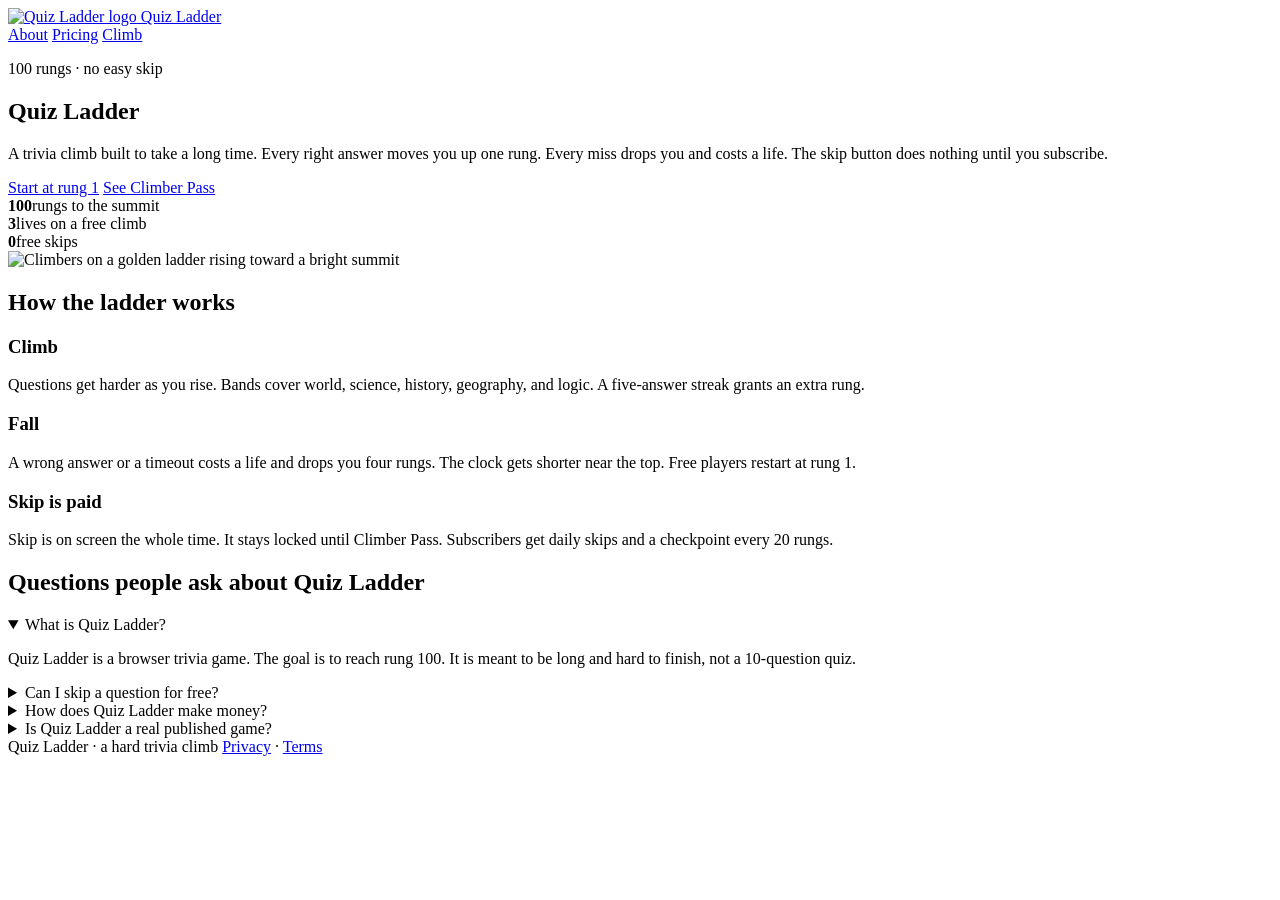
==== index.html @ acae3c1d "Add files via upload" ====
<!DOCTYPE html>
<html lang="en">
<head>
  <meta charset="utf-8">
  <meta name="viewport" content="width=device-width, initial-scale=1">
  <title>Quiz Ladder — the long, hard trivia climb</title>
  <meta name="description" content="Quiz Ladder is a 100-rung trivia game. Climb with correct answers. Wrong answers drop you. Skips stay locked until you subscribe to Climber Pass.">
  <meta name="keywords" content="Quiz Ladder, quiz ladder game, hard trivia game, long quiz, subscribe to skip">
  <meta property="og:title" content="Quiz Ladder">
  <meta property="og:description" content="A 100-rung quiz that is long and hard to finish. Subscribe before you skip.">
  <meta property="og:type" content="website">
  <meta property="og:image" content="img/hero.jpg">
  <link rel="icon" href="img/logo.jpg">
  <link rel="canonical" href="https://quizladder.com/">
  <link rel="preconnect" href="https://fonts.googleapis.com">
  <link href="https://fonts.googleapis.com/css2?family=Fraunces:opsz,wght@9..144,560;9..144,640&family=Outfit:wght@400;560;650&display=swap" rel="stylesheet">
  <link rel="stylesheet" href="css/style.css">
  <script type="application/ld+json">
  {
    "@context": "https://schema.org",
    "@type": "WebSite",
    "name": "Quiz Ladder",
    "url": "https://quizladder.com/",
    "description": "A long, hard 100-rung trivia climb. Skips require a Climber Pass subscription."
  }
  </script>
</head>
<body>
  <div class="wrap">
    <header class="nav">
      <a class="brand" href="index.html"><img src="img/logo.jpg" alt="Quiz Ladder logo"> Quiz Ladder</a>
      <nav class="nav-links">
        <a href="about.html">About</a>
        <a href="pricing.html">Pricing</a>
        <a class="btn btn-gold" href="play.html">Climb</a>
      </nav>
    </header>

    <section class="hero">
      <div>
        <p class="kicker">100 rungs · no easy skip</p>
        <h1>Quiz Ladder</h1>
        <p class="lede">A trivia climb built to take a long time. Every right answer moves you up one rung. Every miss drops you and costs a life. The skip button does nothing until you subscribe.</p>
        <div class="row">
          <a class="btn btn-gold" href="play.html">Start at rung 1</a>
          <a class="btn btn-ghost" href="pricing.html">See Climber Pass</a>
        </div>
        <div class="stats">
          <div class="stat"><b>100</b><span>rungs to the summit</span></div>
          <div class="stat"><b>3</b><span>lives on a free climb</span></div>
          <div class="stat"><b>0</b><span>free skips</span></div>
        </div>
      </div>
      <div class="hero-art">
        <img src="img/hero.jpg" alt="Climbers on a golden ladder rising toward a bright summit">
      </div>
    </section>

    <section class="section">
      <h2>How the ladder works</h2>
      <div class="grid-3">
        <article class="card">
          <h3>Climb</h3>
          <p class="muted">Questions get harder as you rise. Bands cover world, science, history, geography, and logic. A five-answer streak grants an extra rung.</p>
        </article>
        <article class="card">
          <h3>Fall</h3>
          <p class="muted">A wrong answer or a timeout costs a life and drops you four rungs. The clock gets shorter near the top. Free players restart at rung 1.</p>
        </article>
        <article class="card">
          <h3>Skip is paid</h3>
          <p class="muted">Skip is on screen the whole time. It stays locked until Climber Pass. Subscribers get daily skips and a checkpoint every 20 rungs.</p>
        </article>
      </div>
    </section>

    <section class="section faq">
      <h2>Questions people ask about Quiz Ladder</h2>
      <details open>
        <summary>What is Quiz Ladder?</summary>
        <p>Quiz Ladder is a browser trivia game. The goal is to reach rung 100. It is meant to be long and hard to finish, not a 10-question quiz.</p>
      </details>
      <details>
        <summary>Can I skip a question for free?</summary>
        <p>No. Free climbs have no skips. You subscribe to Climber Pass before the skip button will replace a question.</p>
      </details>
      <details>
        <summary>How does Quiz Ladder make money?</summary>
        <p>The main product is Climber Pass, a subscription for skips, an extra life, and checkpoints. After the site has traffic, display ads can run on the free climb only.</p>
      </details>
      <details>
        <summary>Is Quiz Ladder a real published game?</summary>
        <p>This build is ready to publish. Put it on GitHub, deploy it, buy the domain, and submit it to Google Search Console so a search for Quiz Ladder can surface it.</p>
      </details>
    </section>

    <footer>
      <span>Quiz Ladder · a hard trivia climb</span>
      <span><a href="privacy.html">Privacy</a> · <a href="terms.html">Terms</a></span>
    </footer>
  </div>
</body>
</html>
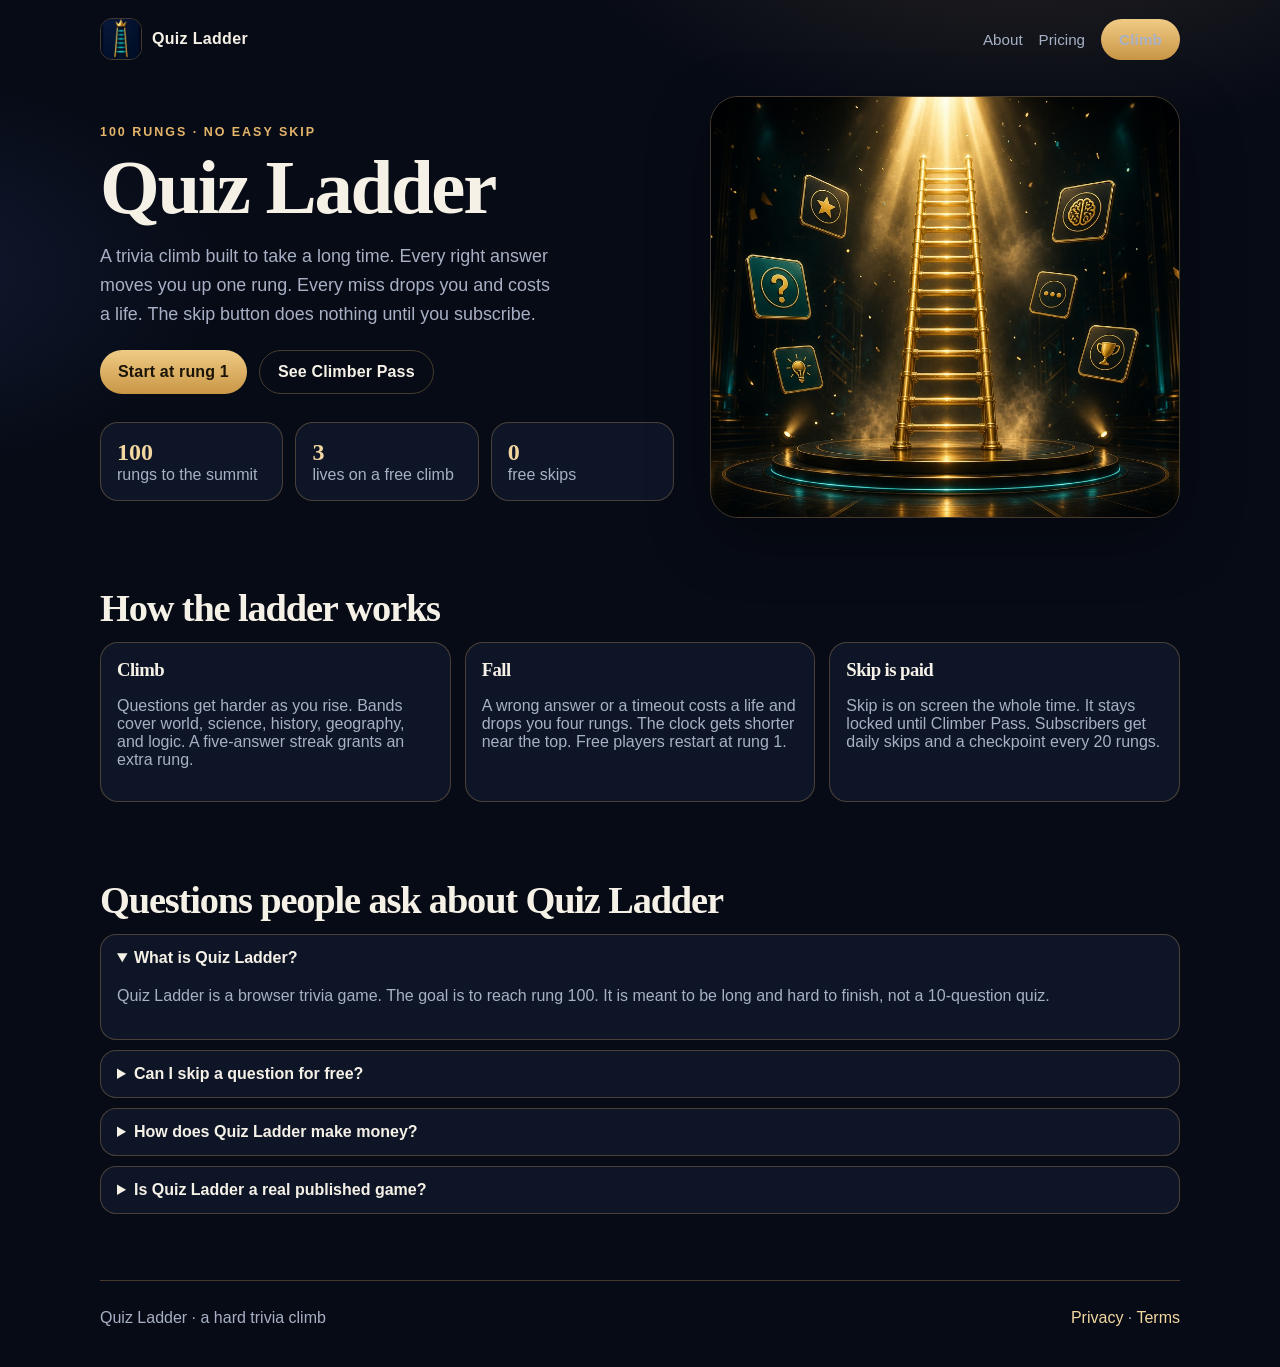
==== commit 67f299cd: "Add files via upload" ====
--- a/index.html
+++ b/index.html
@@ -9,12 +9,12 @@
   <meta property="og:title" content="Quiz Ladder">
   <meta property="og:description" content="A 100-rung quiz that is long and hard to finish. Subscribe before you skip.">
   <meta property="og:type" content="website">
-  <meta property="og:image" content="img/hero.jpg">
-  <link rel="icon" href="img/logo.jpg">
+  <meta property="og:image" content="hero.jpg">
+  <link rel="icon" href="logo.jpg">
   <link rel="canonical" href="https://quizladder.com/">
   <link rel="preconnect" href="https://fonts.googleapis.com">
   <link href="https://fonts.googleapis.com/css2?family=Fraunces:opsz,wght@9..144,560;9..144,640&family=Outfit:wght@400;560;650&display=swap" rel="stylesheet">
-  <link rel="stylesheet" href="css/style.css">
+  <link rel="stylesheet" href="style.css">
   <script type="application/ld+json">
   {
     "@context": "https://schema.org",
@@ -28,7 +28,7 @@
 <body>
   <div class="wrap">
     <header class="nav">
-      <a class="brand" href="index.html"><img src="img/logo.jpg" alt="Quiz Ladder logo"> Quiz Ladder</a>
+      <a class="brand" href="index.html"><img src="logo.jpg" alt="Quiz Ladder logo"> Quiz Ladder</a>
       <nav class="nav-links">
         <a href="about.html">About</a>
         <a href="pricing.html">Pricing</a>
@@ -52,7 +52,7 @@
         </div>
       </div>
       <div class="hero-art">
-        <img src="img/hero.jpg" alt="Climbers on a golden ladder rising toward a bright summit">
+        <img src="hero.jpg" alt="Climbers on a golden ladder rising toward a bright summit">
       </div>
     </section>
 
--- a/style.css
+++ b/style.css
@@ -0,0 +1,137 @@
+/* Quiz Ladder — shared styles */
+:root {
+  --bg: #070b16;
+  --bg-2: #10182b;
+  --ink: #f6f1e7;
+  --muted: #a7b0c4;
+  --gold: #e4b56a;
+  --gold-2: #f3d7a1;
+  --line: rgba(228, 181, 106, 0.28);
+  --danger: #e06a5c;
+  --ok: #7dcea0;
+  --card: rgba(16, 24, 43, 0.86);
+  --shadow: 0 20px 60px rgba(0, 0, 0, 0.35);
+  --serif: "Fraunces", "Times New Roman", serif;
+  --sans: "Outfit", "Segoe UI", sans-serif;
+}
+
+* { box-sizing: border-box; }
+html { scroll-behavior: smooth; }
+body {
+  margin: 0;
+  min-height: 100vh;
+  color: var(--ink);
+  font-family: var(--sans);
+  background:
+    radial-gradient(900px 500px at 80% -10%, rgba(228, 181, 106, 0.16), transparent 55%),
+    radial-gradient(700px 400px at -10% 20%, rgba(70, 100, 180, 0.18), transparent 50%),
+    var(--bg);
+}
+a { color: var(--gold-2); text-decoration: none; }
+img { max-width: 100%; display: block; }
+button, input { font-family: inherit; }
+
+.wrap { width: min(1080px, calc(100% - 32px)); margin: 0 auto; }
+.nav {
+  display: flex;
+  align-items: center;
+  justify-content: space-between;
+  gap: 16px;
+  padding: 18px 0;
+}
+.brand { display: flex; align-items: center; gap: 10px; color: var(--ink); font-weight: 650; letter-spacing: 0.02em; }
+.brand img { width: 42px; height: 42px; border-radius: 12px; object-fit: cover; border: 1px solid var(--line); }
+.nav-links { display: flex; gap: 16px; align-items: center; flex-wrap: wrap; }
+.nav-links a { color: var(--muted); font-size: 0.95rem; }
+.nav-links a:hover { color: var(--ink); }
+.btn {
+  display: inline-flex;
+  align-items: center;
+  justify-content: center;
+  gap: 8px;
+  border: 0;
+  cursor: pointer;
+  border-radius: 999px;
+  padding: 12px 18px;
+  font-weight: 650;
+  letter-spacing: 0.01em;
+}
+.btn-gold { background: linear-gradient(180deg, #f0cb86, #c99645); color: #1b1408; }
+.btn-ghost { background: transparent; color: var(--ink); border: 1px solid var(--line); }
+.btn:disabled { opacity: 0.55; cursor: not-allowed; }
+
+.hero { display: grid; grid-template-columns: 1.1fr 0.9fr; gap: 36px; align-items: center; padding: 18px 0 48px; }
+.kicker { color: var(--gold); letter-spacing: 0.16em; text-transform: uppercase; font-size: 0.78rem; font-weight: 650; }
+h1, h2, h3 { font-family: var(--serif); font-weight: 560; letter-spacing: -0.03em; margin: 0 0 12px; }
+h1 { font-size: clamp(2.6rem, 6vw, 5.1rem); line-height: 0.95; }
+h2 { font-size: clamp(1.8rem, 3vw, 2.6rem); }
+.lede { color: var(--muted); font-size: 1.12rem; line-height: 1.6; max-width: 46ch; }
+.hero-art { border-radius: 28px; overflow: hidden; border: 1px solid var(--line); box-shadow: var(--shadow); }
+.hero-art img { width: 100%; height: 420px; object-fit: cover; }
+.row { display: flex; gap: 12px; flex-wrap: wrap; margin-top: 22px; }
+.stats { display: grid; grid-template-columns: repeat(3, 1fr); gap: 12px; margin-top: 28px; }
+.stat, .card {
+  background: var(--card);
+  border: 1px solid var(--line);
+  border-radius: 18px;
+  padding: 16px;
+}
+.stat b { display: block; font-family: var(--serif); font-size: 1.5rem; color: var(--gold-2); }
+.stat span, .muted { color: var(--muted); }
+
+.section { padding: 20px 0 56px; }
+.grid-3 { display: grid; grid-template-columns: repeat(3, 1fr); gap: 14px; }
+.price { font-family: var(--serif); font-size: 2.4rem; }
+.price span { font-family: var(--sans); font-size: 1rem; color: var(--muted); }
+ul.clean { margin: 10px 0 0; padding-left: 18px; color: var(--muted); line-height: 1.7; }
+.faq details { background: var(--card); border: 1px solid var(--line); border-radius: 16px; padding: 14px 16px; margin-bottom: 10px; }
+.faq summary { cursor: pointer; font-weight: 650; }
+.faq p { color: var(--muted); line-height: 1.6; }
+footer { border-top: 1px solid var(--line); padding: 28px 0 40px; color: var(--muted); display: flex; justify-content: space-between; gap: 12px; flex-wrap: wrap; }
+
+.play-shell { width: min(860px, calc(100% - 24px)); margin: 0 auto; padding-bottom: 40px; }
+.hud { display: grid; grid-template-columns: 1.4fr 0.8fr 0.8fr; gap: 10px; margin: 8px 0 14px; }
+.ladder {
+  height: 12px;
+  background: #1a2236;
+  border-radius: 999px;
+  overflow: hidden;
+  border: 1px solid var(--line);
+}
+.ladder > i { display: block; height: 100%; width: 1%; background: linear-gradient(90deg, #8d6a32, #f0cb86); }
+.qcard { background: var(--card); border: 1px solid var(--line); border-radius: 24px; padding: 22px; box-shadow: var(--shadow); }
+.meta { display: flex; justify-content: space-between; gap: 8px; color: var(--muted); font-size: 0.92rem; margin-bottom: 10px; }
+.question { font-family: var(--serif); font-size: clamp(1.35rem, 3vw, 1.9rem); line-height: 1.25; margin: 8px 0 16px; }
+.answers { display: grid; gap: 10px; }
+.answer {
+  text-align: left;
+  background: #121a2e;
+  color: var(--ink);
+  border: 1px solid rgba(255,255,255,0.06);
+  border-radius: 14px;
+  padding: 14px 14px;
+  font-size: 1rem;
+  cursor: pointer;
+}
+.answer:hover { border-color: var(--line); }
+.answer.good { background: rgba(125, 206, 160, 0.18); border-color: var(--ok); }
+.answer.bad { background: rgba(224, 106, 92, 0.18); border-color: var(--danger); }
+.tools { display: flex; justify-content: space-between; gap: 10px; margin-top: 14px; flex-wrap: wrap; }
+.timer { font-variant-numeric: tabular-nums; color: var(--gold-2); font-weight: 700; }
+.modal {
+  position: fixed; inset: 0; background: rgba(4, 6, 12, 0.72);
+  display: none; align-items: center; justify-content: center; padding: 18px; z-index: 20;
+}
+.modal.open { display: flex; }
+.modal .card { width: min(460px, 100%); }
+.namebox, .codebox { width: 100%; margin: 10px 0 14px; padding: 12px 14px; border-radius: 12px; border: 1px solid var(--line); background: #0d1426; color: var(--ink); }
+.note { font-size: 0.92rem; color: var(--muted); line-height: 1.55; }
+.badge { display: inline-block; border: 1px solid var(--line); color: var(--gold-2); border-radius: 999px; padding: 4px 10px; font-size: 0.78rem; letter-spacing: 0.08em; text-transform: uppercase; }
+.prose { color: var(--muted); line-height: 1.7; max-width: 70ch; }
+.prose h2 { margin-top: 28px; }
+
+@media (max-width: 800px) {
+  .hero, .grid-3, .hud { grid-template-columns: 1fr; }
+  .hero-art img { height: 240px; }
+  .nav-links a:not(.btn) { display: none; }
+}
